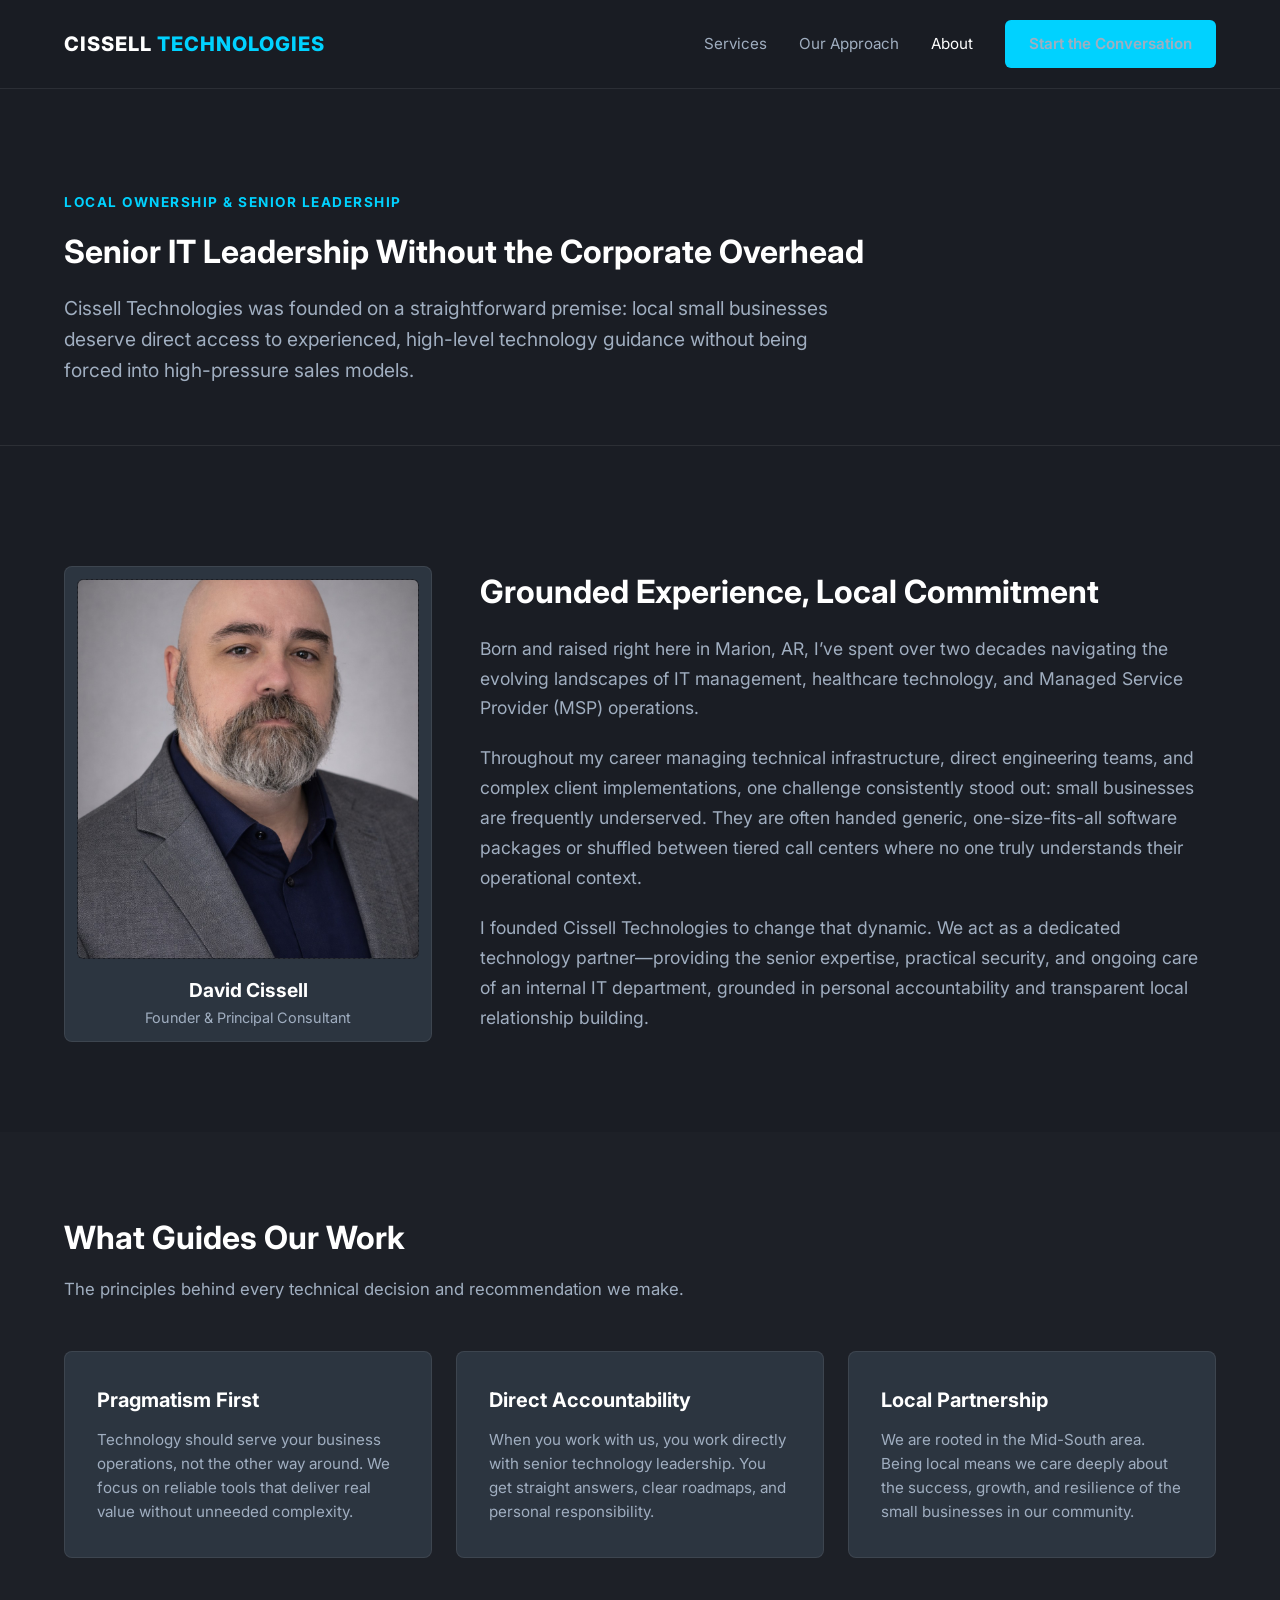
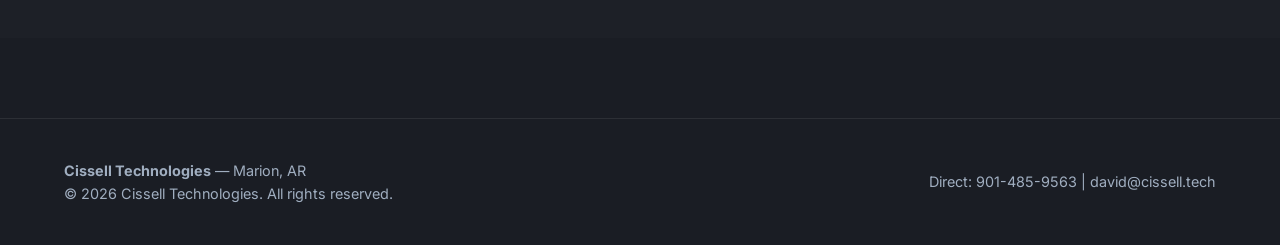
==== about.html @ 0b612d28 "Add files via upload" ====
<!DOCTYPE html>
<html lang="en">
<head>
  <meta charset="UTF-8">
  <meta name="viewport" content="width=device-width, initial-scale=1.0">
  <title>About | Cissell Technologies</title>
  <meta name="description" content="Learn about Cissell Technologies, founded by David Cissell to bring senior-level IT management and pragmatic tech leadership to local small businesses.">
  <link rel="stylesheet" href="styles.css">
  <link rel="preconnect" href="https://fonts.googleapis.com">
  <link rel="preconnect" href="https://fonts.gstatic.com" crossorigin>
  <link href="https://fonts.googleapis.com/css2?family=Inter:wght@400;600;700;800&display=swap" rel="stylesheet">
  <style>
    .about-hero {
      padding: 100px 0 60px 0;
      border-bottom: 1px solid var(--border-slate);
    }
    .profile-grid {
      display: grid;
      grid-template-columns: 1fr 2fr;
      gap: 48px;
      align-items: start;
      margin-top: 40px;
    }
    .headshot-container {
      background-color: var(--card-slate);
      border: 1px solid var(--border-slate);
      border-radius: 8px;
      padding: 12px;
      text-align: center;
    }
    .headshot-placeholder {
      width: 100%;
      height: 380px;
      object-fit: cover;
      border-radius: 6px;
      background-color: #1A1D24;
      display: flex;
      align-items: center;
      justify-content: center;
      color: var(--text-slate);
      border: 1px dashed var(--border-slate);
    }
    .bio-text h2 {
      font-size: 2rem;
      margin-bottom: 16px;
    }
    .bio-text p {
      color: var(--text-slate);
      font-size: 1.1rem;
      margin-bottom: 20px;
      line-height: 1.7;
    }
    .values-grid {
      display: grid;
      grid-template-columns: repeat(auto-fit, minmax(280px, 1fr));
      gap: 24px;
      margin-top: 40px;
    }
    @media (max-width: 768px) {
      .profile-grid {
        grid-template-columns: 1fr;
      }
    }
  </style>
</head>
<body>

  <!-- NAVIGATION -->
  <nav class="navbar">
    <div class="container nav-container">
      <a href="index.html" class="brand-logo">CISSELL <span>TECHNOLOGIES</span></a>
      <ul class="nav-links">
        <li><a href="services.html">Services</a></li>
        <li><a href="approach.html">Our Approach</a></li>
        <li><a href="about.html" style="color: var(--text-white);">About</a></li>
        <li><a href="contact.html" class="btn btn-primary">Start the Conversation</a></li>
      </ul>
    </div>
  </nav>

  <!-- HEADER -->
  <header class="about-hero">
    <div class="container">
      <span class="tagline-badge">Local Ownership & Senior Leadership</span>
      <h1>Senior IT Leadership Without the Corporate Overhead</h1>
      <p style="color: var(--text-slate); font-size: 1.2rem; max-width: 800px; margin-top: 16px;">
        Cissell Technologies was founded on a straightforward premise: local small businesses deserve direct access to experienced, high-level technology guidance without being forced into high-pressure sales models.
      </p>
    </div>
  </header>

  <!-- FOUNDER & STORY SECTION -->
  <section>
    <div class="container">
      <div class="profile-grid">
        
        <!-- HEADSHOT / PHOTO AREA -->
        <div class="headshot-container">
          <!-- Replace 'headshot.jpg' with your actual image file when ready -->
          <img src="headshot.jpg" alt="David Cissell" class="headshot-placeholder" onError="this.style.display='none'; this.nextElementSibling.style.display='flex';" />
          <div class="headshot-placeholder" style="display:none;">
            <span>[ Headshot Image Placeholder ]</span>
          </div>
          <div style="margin-top: 16px;">
            <h3 style="font-size: 1.2rem;">David Cissell</h3>
            <p style="color: var(--text-slate); font-size: 0.9rem;">Founder & Principal Consultant</p>
          </div>
        </div>

        <!-- BIO CONTENT -->
        <div class="bio-text">
          <h2>Grounded Experience, Local Commitment</h2>
          <p>
            Born and raised right here in Marion, AR, I’ve spent over two decades navigating the evolving landscapes of IT management, healthcare technology, and Managed Service Provider (MSP) operations. 
          </p>
          <p>
            Throughout my career managing technical infrastructure, direct engineering teams, and complex client implementations, one challenge consistently stood out: small businesses are frequently underserved. They are often handed generic, one-size-fits-all software packages or shuffled between tiered call centers where no one truly understands their operational context.
          </p>
          <p>
            I founded Cissell Technologies to change that dynamic. We act as a dedicated technology partner—providing the senior expertise, practical security, and ongoing care of an internal IT department, grounded in personal accountability and transparent local relationship building.
          </p>
        </div>

      </div>
    </div>
  </section>

  <!-- CORE VALUES -->
  <section style="background-color: rgba(255,255,255,0.01);">
    <div class="container">
      <div class="section-header">
        <h2>What Guides Our Work</h2>
        <p>The principles behind every technical decision and recommendation we make.</p>
      </div>

      <div class="values-grid">
        <div class="card">
          <h3>Pragmatism First</h3>
          <p>Technology should serve your business operations, not the other way around. We focus on reliable tools that deliver real value without unneeded complexity.</p>
        </div>
        <div class="card">
          <h3>Direct Accountability</h3>
          <p>When you work with us, you work directly with senior technology leadership. You get straight answers, clear roadmaps, and personal responsibility.</p>
        </div>
        <div class="card">
          <h3>Local Partnership</h3>
          <p>We are rooted in the Mid-South area. Being local means we care deeply about the success, growth, and resilience of the small businesses in our community.</p>
        </div>
      </div>
    </div>
  </section>

  <!-- FOOTER -->
  <footer>
    <div class="container footer-container">
      <div>
        <p><strong>Cissell Technologies</strong> — Marion, AR</p>
        <p>© 2026 Cissell Technologies. All rights reserved.</p>
      </div>
      <div>
        <p>Direct: 901-485-9563 | david@cissell.tech</p>
      </div>
    </div>
  </footer>

</body>
</html>
---- styles.css ----
/* ==========================================
   CISSELL TECHNOLOGIES - DESIGN SYSTEM
   Palette: Obsidian, Electric Cyan, Steel Slate
   ========================================== */

:root {
  --bg-obsidian: #1A1D24;
  --card-slate: #2C3540;
  --accent-cyan: #00D2FF;
  --accent-cyan-hover: #33DCFF;
  --text-white: #FFFFFF;
  --text-slate: #A0AEC0;
  --border-slate: rgba(255, 255, 255, 0.08);
  --font-family: 'Inter', -apple-system, BlinkMacSystemFont, 'Segoe UI', Roboto, sans-serif;
  --container-max: 1200px;
}

* {
  box-sizing: border-box;
  margin: 0;
  padding: 0;
}

body {
  background-color: var(--bg-obsidian);
  color: var(--text-white);
  font-family: var(--font-family);
  line-height: 1.6;
  -webkit-font-smoothing: antialiased;
}

/* LAYOUT & CONTAINERS */
.container {
  max-width: var(--container-max);
  margin: 0 auto;
  padding: 0 24px;
}

section {
  padding: 80px 0;
}

/* NAVIGATION */
.navbar {
  position: sticky;
  top: 0;
  background-color: rgba(26, 29, 36, 0.9);
  backdrop-filter: blur(10px);
  border-bottom: 1px solid var(--border-slate);
  z-index: 1000;
  padding: 20px 0;
}

.nav-container {
  display: flex;
  justify-content: space-between;
  align-items: center;
}

.brand-logo {
  font-weight: 800;
  font-size: 1.25rem;
  letter-spacing: 1px;
  color: var(--text-white);
  text-decoration: none;
}

.brand-logo span {
  color: var(--accent-cyan);
}

.nav-links {
  display: flex;
  gap: 32px;
  list-style: none;
  align-items: center;
}

.nav-links a {
  color: var(--text-slate);
  text-decoration: none;
  font-size: 0.95rem;
  transition: color 0.2s ease;
}

.nav-links a:hover {
  color: var(--text-white);
}

/* BUTTONS */
.btn {
  display: inline-block;
  padding: 12px 24px;
  border-radius: 6px;
  font-weight: 600;
  text-decoration: none;
  transition: all 0.2s ease;
  cursor: pointer;
  border: none;
}

.btn-primary {
  background-color: var(--accent-cyan);
  color: var(--bg-obsidian);
}

.btn-primary:hover {
  background-color: var(--accent-cyan-hover);
  box-shadow: 0 0 15px rgba(0, 210, 255, 0.3);
}

.btn-secondary {
  background-color: transparent;
  color: var(--text-white);
  border: 1px solid var(--border-slate);
}

.btn-secondary:hover {
  border-color: var(--text-slate);
  background-color: rgba(255, 255, 255, 0.03);
}

/* HERO SECTION */
.hero {
  padding: 120px 0 80px 0;
}

.hero-grid {
  display: grid;
  grid-template-columns: 1fr;
  gap: 40px;
  max-width: 900px;
}

.tagline-badge {
  display: inline-block;
  color: var(--accent-cyan);
  font-size: 0.85rem;
  font-weight: 700;
  letter-spacing: 1.5px;
  text-transform: uppercase;
  margin-bottom: 12px;
}

.hero h1 {
  font-size: 3rem;
  line-height: 1.15;
  font-weight: 800;
  margin-bottom: 24px;
}

.hero p {
  font-size: 1.2rem;
  color: var(--text-slate);
  margin-bottom: 32px;
  max-width: 750px;
}

.cta-group {
  display: flex;
  gap: 16px;
  flex-wrap: wrap;
}

/* CARDS & GRIDS */
.section-header {
  margin-bottom: 48px;
}

.section-header h2 {
  font-size: 2rem;
  font-weight: 700;
  margin-bottom: 12px;
}

.section-header p {
  color: var(--text-slate);
  font-size: 1.05rem;
  max-width: 650px;
}

.grid-3 {
  display: grid;
  grid-template-columns: repeat(auto-fit, minmax(320px, 1fr));
  gap: 24px;
}

.card {
  background-color: var(--card-slate);
  border: 1px solid var(--border-slate);
  border-radius: 8px;
  padding: 32px;
  transition: transform 0.2s ease, border-color 0.2s ease;
}

.card:hover {
  transform: translateY(-4px);
  border-color: rgba(0, 210, 255, 0.3);
}

.card h3 {
  font-size: 1.25rem;
  margin-bottom: 12px;
}

.card p {
  color: var(--text-slate);
  font-size: 0.95rem;
}

/* FOOTER */
footer {
  border-top: 1px solid var(--border-slate);
  padding: 40px 0;
  margin-top: 80px;
  color: var(--text-slate);
  font-size: 0.9rem;
}

.footer-container {
  display: flex;
  justify-content: space-between;
  align-items: center;
  flex-wrap: wrap;
  gap: 20px;
}

/* RESPONSIVE */
@media (max-width: 768px) {
  .hero h1 { font-size: 2.2rem; }
  .nav-links { display: none; } /* Add mobile drawer script as needed */
}
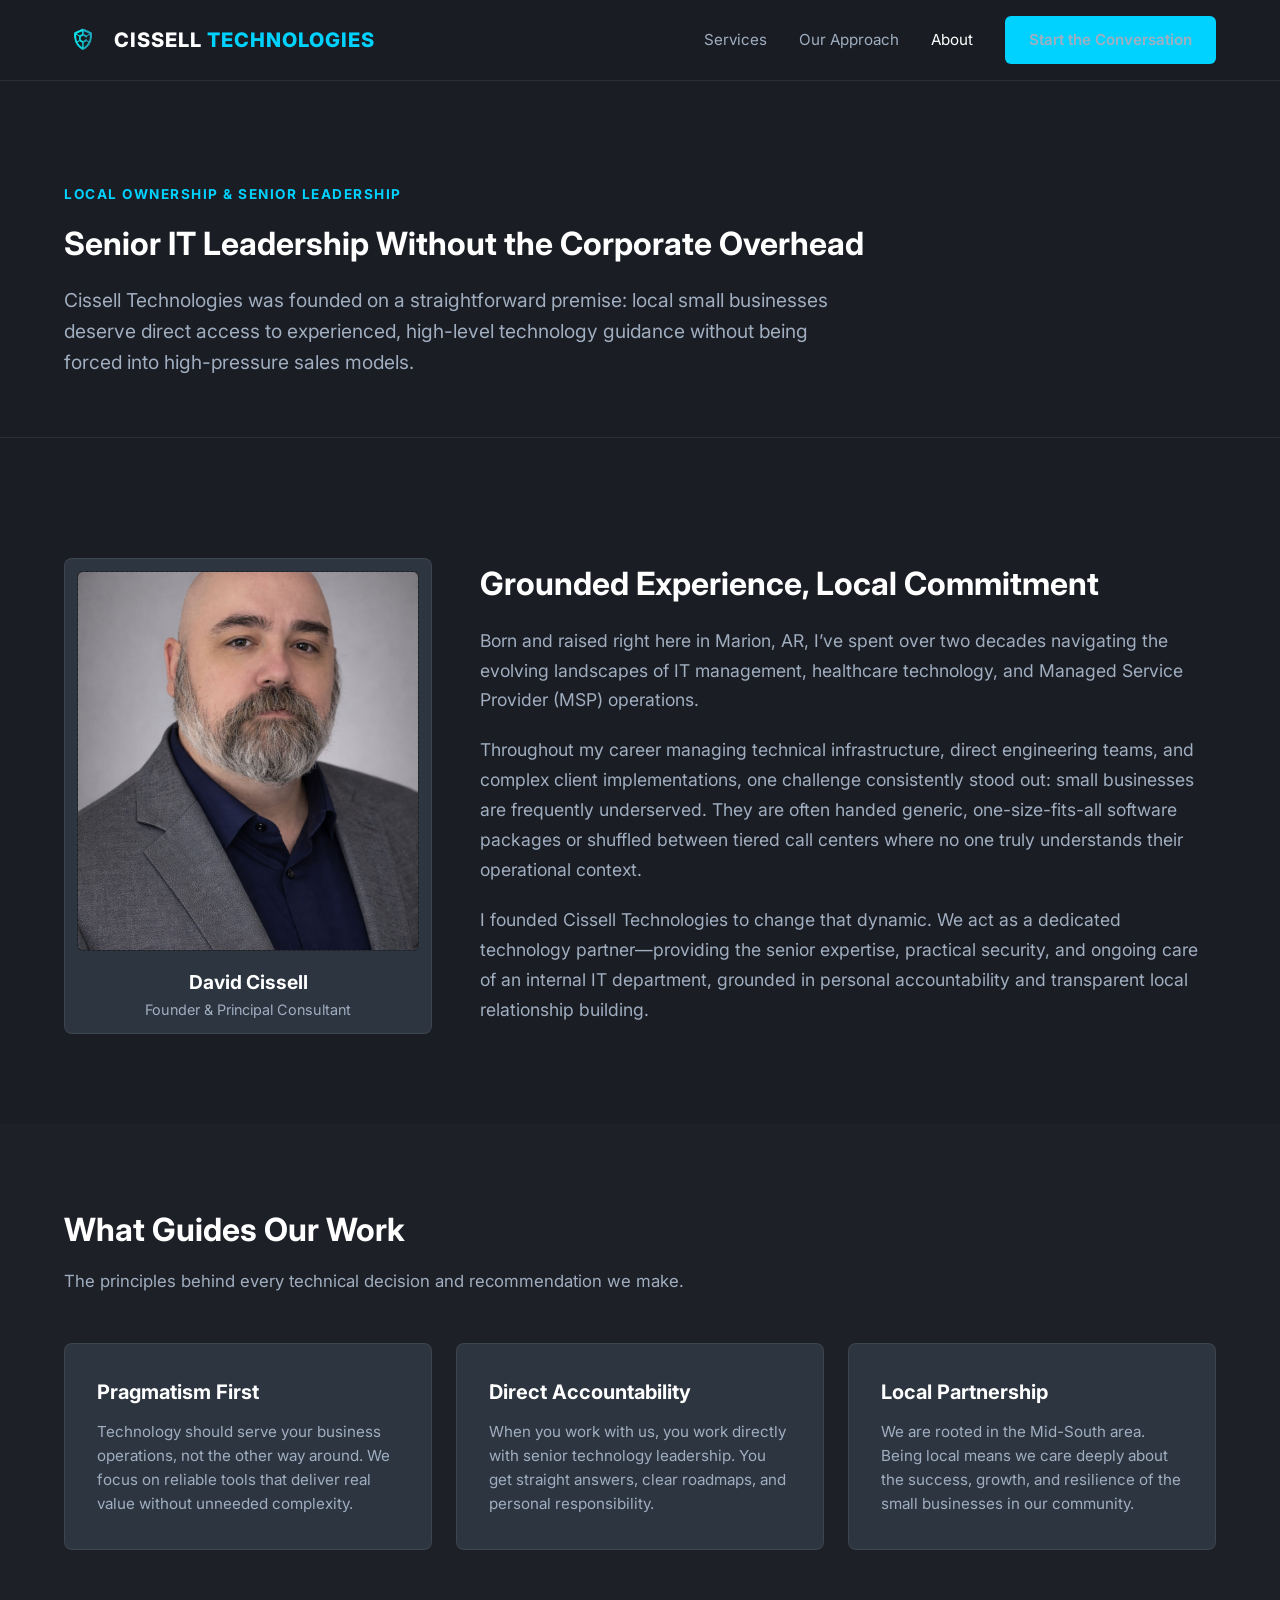
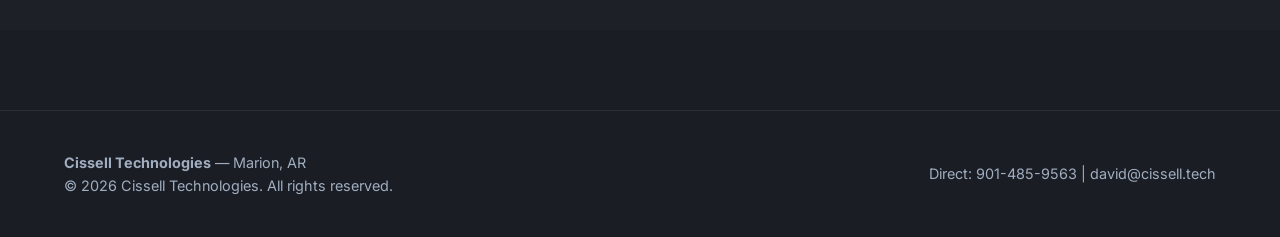
==== commit 6a205180: "Add files via upload" ====
--- a/about.html
+++ b/about.html
@@ -5,6 +5,7 @@
   <meta name="viewport" content="width=device-width, initial-scale=1.0">
   <title>About | Cissell Technologies</title>
   <meta name="description" content="Learn about Cissell Technologies, founded by David Cissell to bring senior-level IT management and pragmatic tech leadership to local small businesses.">
+  <link rel="icon" type="image/svg+xml" href="logo.svg">
   <link rel="stylesheet" href="styles.css">
   <link rel="preconnect" href="https://fonts.googleapis.com">
   <link rel="preconnect" href="https://fonts.gstatic.com" crossorigin>
@@ -68,7 +69,10 @@
   <!-- NAVIGATION -->
   <nav class="navbar">
     <div class="container nav-container">
-      <a href="index.html" class="brand-logo">CISSELL <span>TECHNOLOGIES</span></a>
+      <a href="index.html" class="brand-link">
+        <img src="logo.svg" alt="Cissell Technologies Logo" class="brand-logo-img">
+        <span class="brand-text">CISSELL <span>TECHNOLOGIES</span></span>
+      </a>
       <ul class="nav-links">
         <li><a href="services.html">Services</a></li>
         <li><a href="approach.html">Our Approach</a></li>
@@ -96,7 +100,6 @@
         
         <!-- HEADSHOT / PHOTO AREA -->
         <div class="headshot-container">
-          <!-- Replace 'headshot.jpg' with your actual image file when ready -->
           <img src="headshot.jpg" alt="David Cissell" class="headshot-placeholder" onError="this.style.display='none'; this.nextElementSibling.style.display='flex';" />
           <div class="headshot-placeholder" style="display:none;">
             <span>[ Headshot Image Placeholder ]</span>
--- a/styles.css
+++ b/styles.css
@@ -40,7 +40,7 @@
   padding: 80px 0;
 }
 
-/* NAVIGATION */
+/* NAVIGATION & BRANDING */
 .navbar {
   position: sticky;
   top: 0;
@@ -48,7 +48,7 @@
   backdrop-filter: blur(10px);
   border-bottom: 1px solid var(--border-slate);
   z-index: 1000;
-  padding: 20px 0;
+  padding: 16px 0;
 }
 
 .nav-container {
@@ -57,15 +57,27 @@
   align-items: center;
 }
 
-.brand-logo {
+.brand-link {
+  display: flex;
+  align-items: center;
+  gap: 12px;
+  text-decoration: none;
+}
+
+.brand-logo-img {
+  height: 38px;
+  width: auto;
+  display: block;
+}
+
+.brand-text {
   font-weight: 800;
   font-size: 1.25rem;
   letter-spacing: 1px;
   color: var(--text-white);
-  text-decoration: none;
-}
-
-.brand-logo span {
+}
+
+.brand-text span {
   color: var(--accent-cyan);
 }
 
@@ -228,5 +240,5 @@
 /* RESPONSIVE */
 @media (max-width: 768px) {
   .hero h1 { font-size: 2.2rem; }
-  .nav-links { display: none; } /* Add mobile drawer script as needed */
+  .nav-links { display: none; }
 }
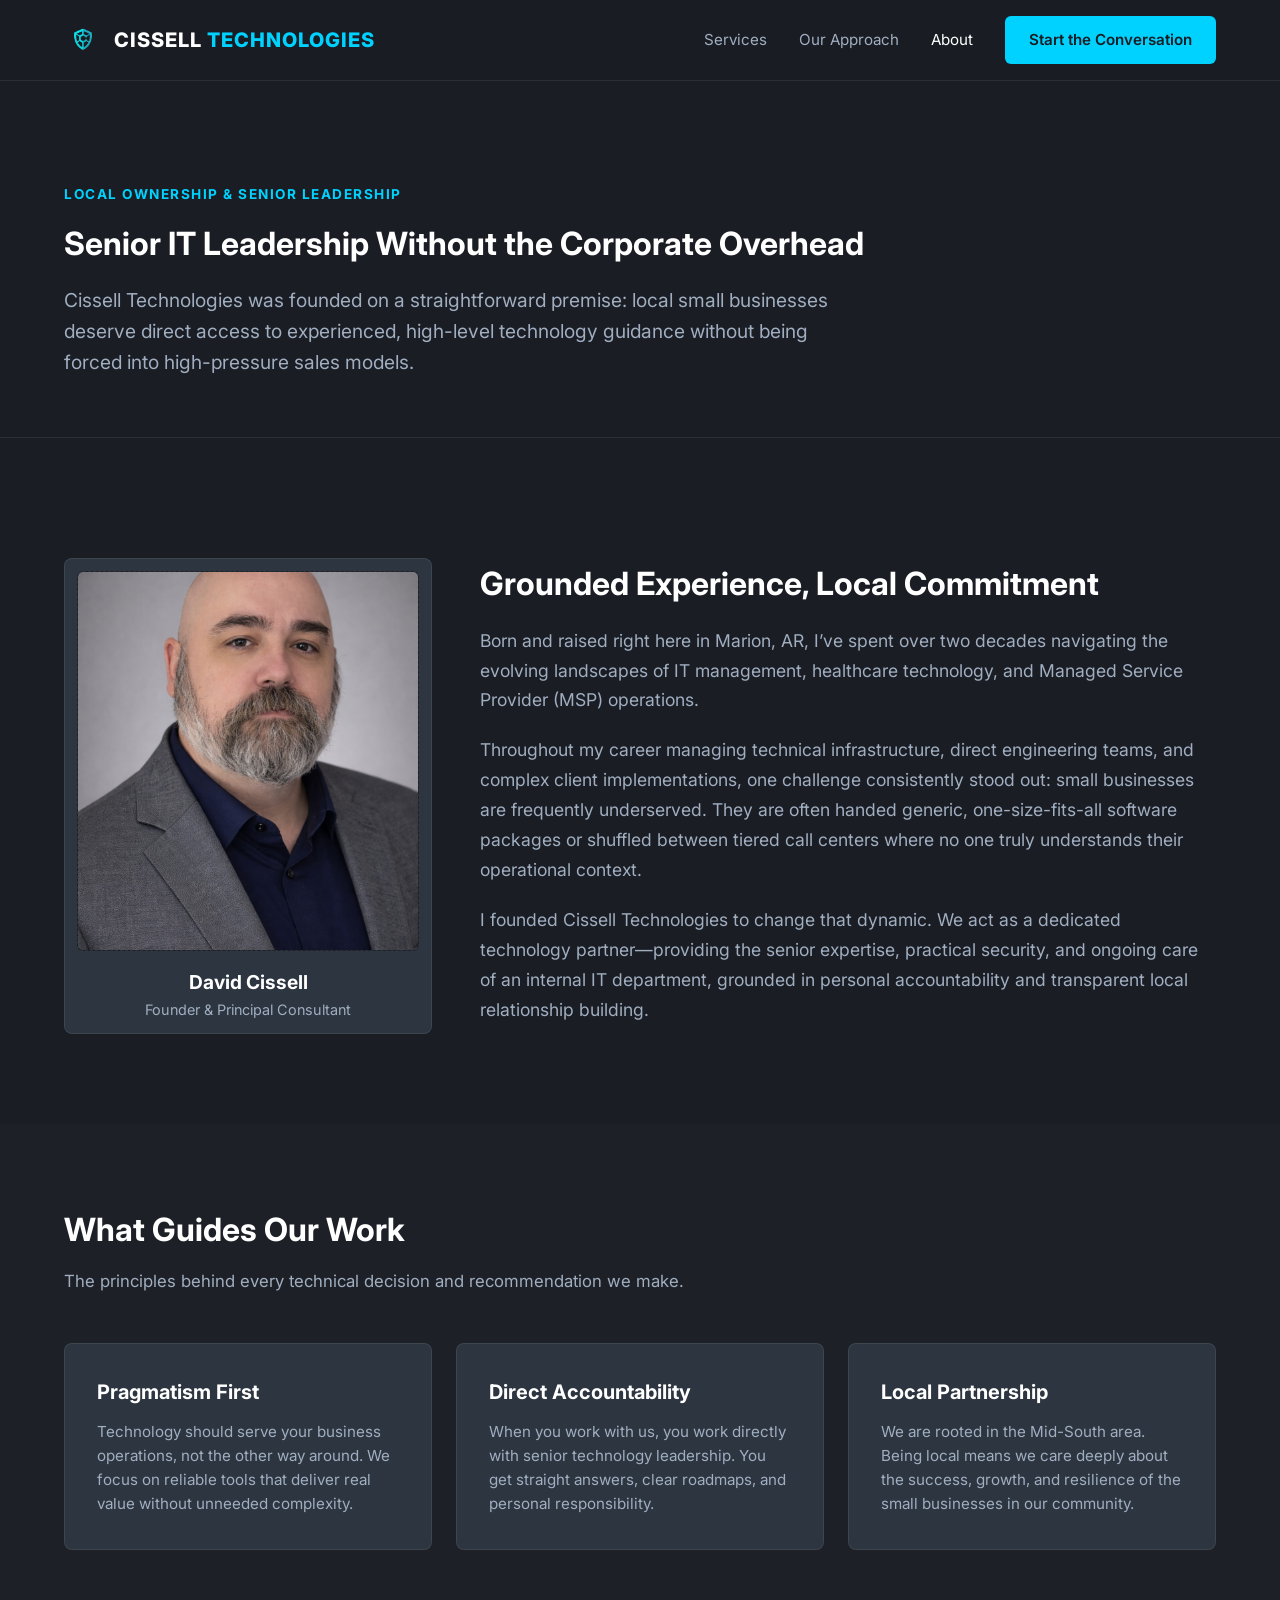
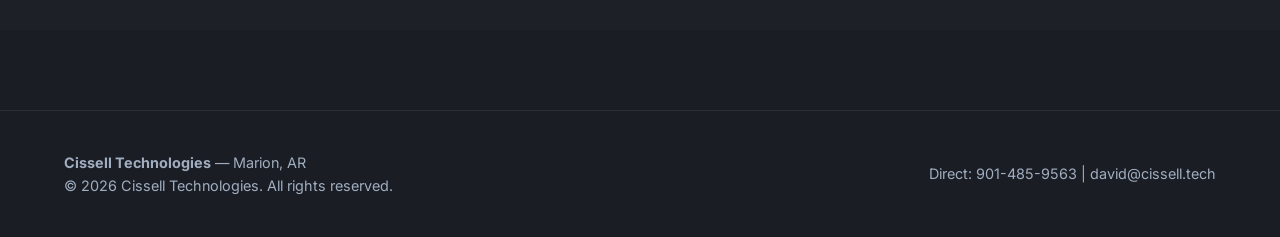
==== commit d0a38a9e: "Add files via upload" ====
--- a/about.html
+++ b/about.html
@@ -69,9 +69,11 @@
   <!-- NAVIGATION -->
   <nav class="navbar">
     <div class="container nav-container">
-      <a href="index.html" class="brand-link">
-        <img src="logo.svg" alt="Cissell Technologies Logo" class="brand-logo-img">
-        <span class="brand-text">CISSELL <span>TECHNOLOGIES</span></span>
+      <a href="index.html" class="brand-link" style="text-decoration: none; display: flex; align-items: center; gap: 12px;">
+        <img src="logo.svg" alt="Cissell Technologies Logo" class="brand-logo-img" height="38" style="height: 38px; width: auto; display: block;">
+        <span class="brand-text" style="color: #ffffff; font-weight: 800; font-size: 1.25rem; letter-spacing: 1px; text-decoration: none; white-space: nowrap;">
+          CISSELL <span style="color: #00d2ff;">TECHNOLOGIES</span>
+        </span>
       </a>
       <ul class="nav-links">
         <li><a href="services.html">Services</a></li>
--- a/styles.css
+++ b/styles.css
@@ -40,7 +40,7 @@
   padding: 80px 0;
 }
 
-/* NAVIGATION & BRANDING */
+/* NAVIGATION & BRANDING RESET */
 .navbar {
   position: sticky;
   top: 0;
@@ -57,28 +57,40 @@
   align-items: center;
 }
 
-.brand-link {
-  display: flex;
-  align-items: center;
-  gap: 12px;
-  text-decoration: none;
+/* HARD OVERRIDE FOR HYPERLINK DEFAULTS */
+a.brand-link,
+a.brand-link:visited,
+a.brand-link:hover,
+a.brand-link:active {
+  display: flex !important;
+  align-items: center !important;
+  gap: 12px !important;
+  text-decoration: none !important;
+  color: inherit !important;
+  outline: none;
 }
 
 .brand-logo-img {
-  height: 38px;
-  width: auto;
+  height: 38px !important;
+  max-height: 38px !important;
+  width: auto !important;
+  max-width: 100% !important;
+  object-fit: contain;
   display: block;
 }
 
 .brand-text {
-  font-weight: 800;
-  font-size: 1.25rem;
-  letter-spacing: 1px;
-  color: var(--text-white);
+  font-family: 'Inter', -apple-system, BlinkMacSystemFont, sans-serif !important;
+  font-weight: 800 !important;
+  font-size: 1.25rem !important;
+  letter-spacing: 1px !important;
+  color: #FFFFFF !important;
+  white-space: nowrap !important;
+  text-decoration: none !important;
 }
 
 .brand-text span {
-  color: var(--accent-cyan);
+  color: #00D2FF !important;
 }
 
 .nav-links {
@@ -113,7 +125,7 @@
 
 .btn-primary {
   background-color: var(--accent-cyan);
-  color: var(--bg-obsidian);
+  color: var(--bg-obsidian) !important;
 }
 
 .btn-primary:hover {
@@ -123,7 +135,7 @@
 
 .btn-secondary {
   background-color: transparent;
-  color: var(--text-white);
+  color: var(--text-white) !important;
   border: 1px solid var(--border-slate);
 }
 
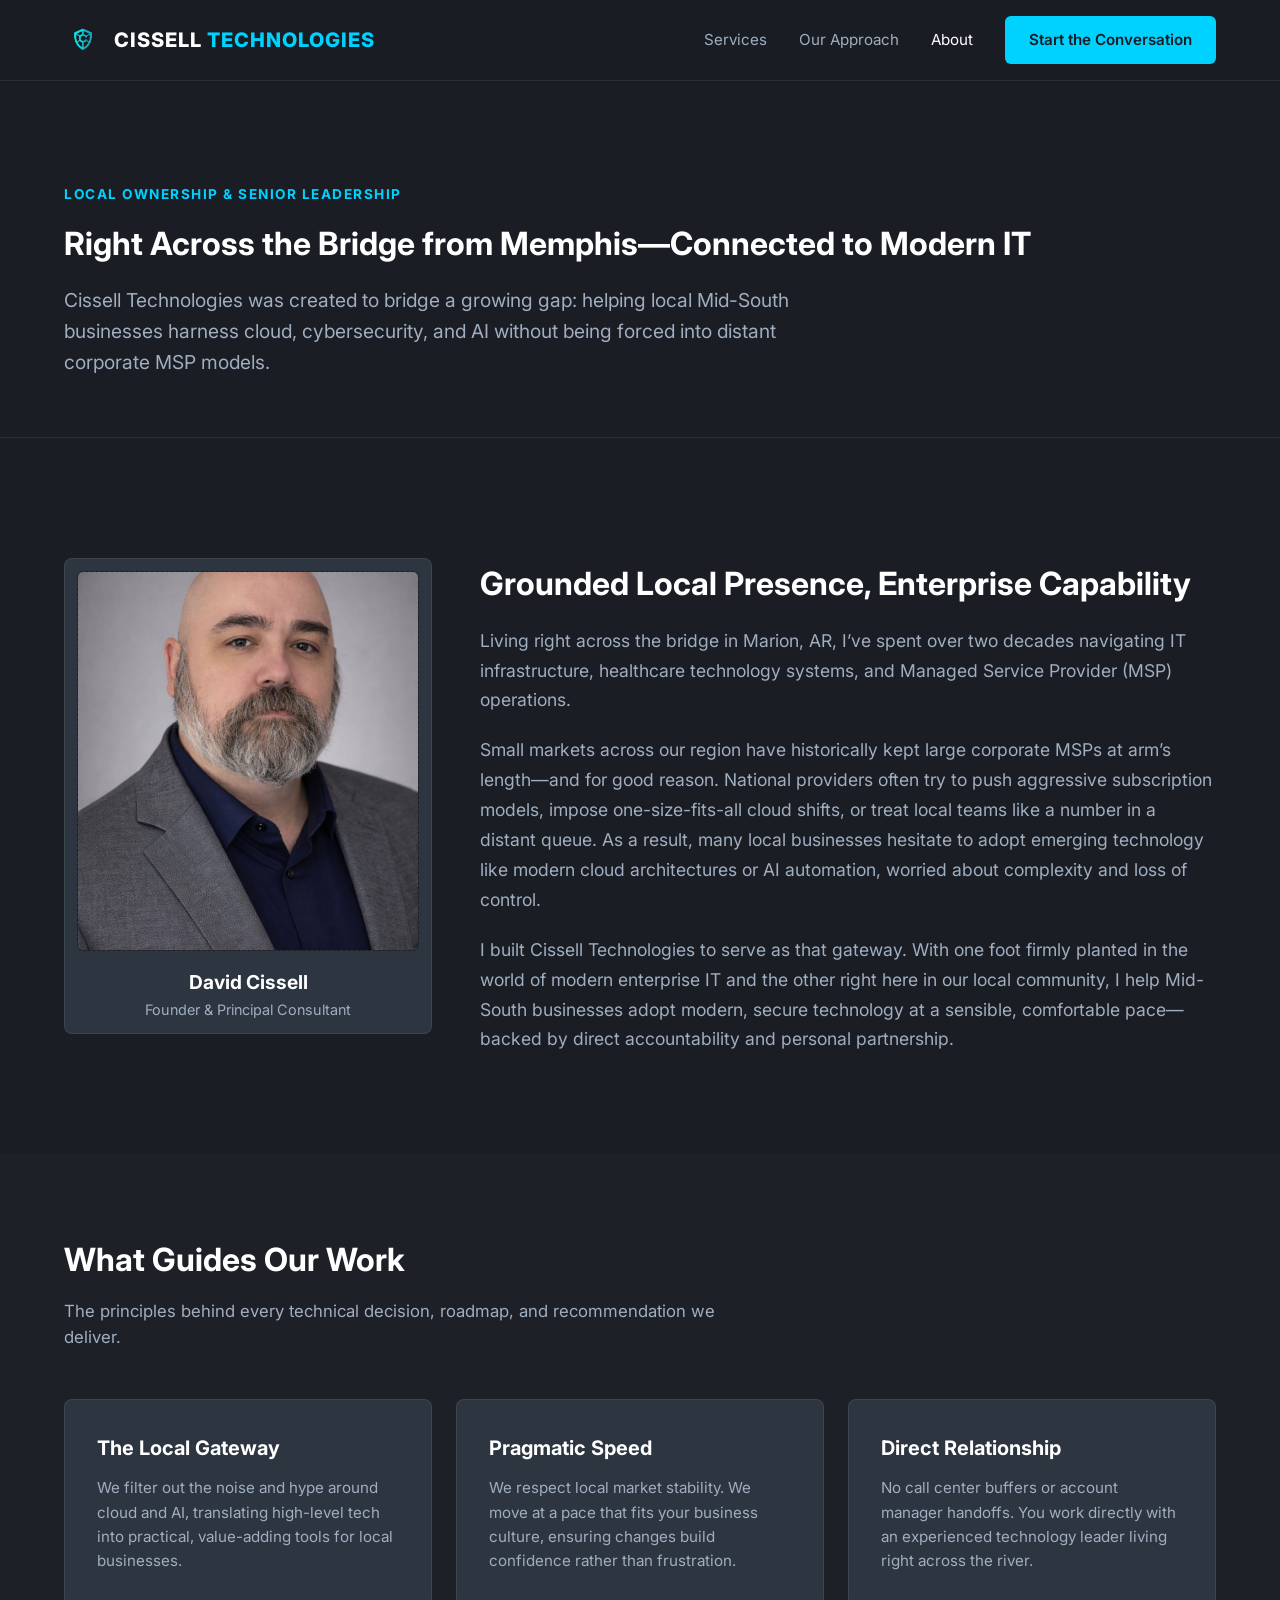
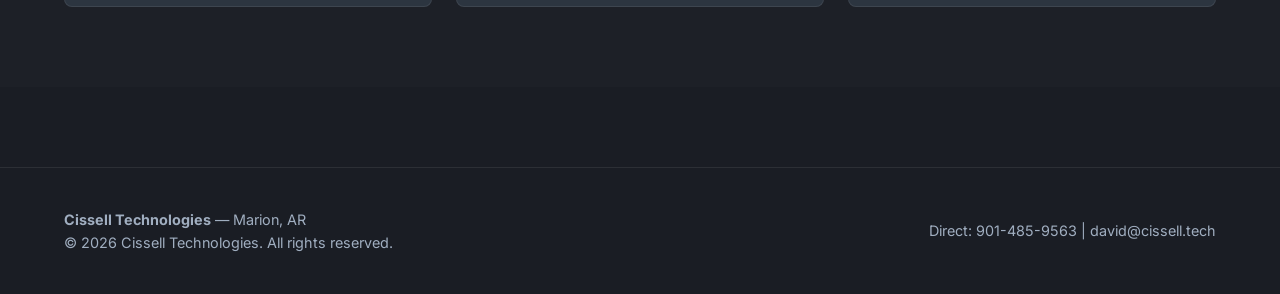
==== commit 57c48b0a: "Add files via upload" ====
--- a/about.html
+++ b/about.html
@@ -4,7 +4,7 @@
   <meta charset="UTF-8">
   <meta name="viewport" content="width=device-width, initial-scale=1.0">
   <title>About | Cissell Technologies</title>
-  <meta name="description" content="Learn about Cissell Technologies, founded by David Cissell to bring senior-level IT management and pragmatic tech leadership to local small businesses.">
+  <meta name="description" content="Founded by David Cissell in Marion, AR, Cissell Technologies bridges modern enterprise technology to local mid-south businesses.">
   <link rel="icon" type="image/svg+xml" href="logo.svg">
   <link rel="stylesheet" href="styles.css">
   <link rel="preconnect" href="https://fonts.googleapis.com">
@@ -88,9 +88,9 @@
   <header class="about-hero">
     <div class="container">
       <span class="tagline-badge">Local Ownership & Senior Leadership</span>
-      <h1>Senior IT Leadership Without the Corporate Overhead</h1>
+      <h1>Right Across the Bridge from Memphis—Connected to Modern IT</h1>
       <p style="color: var(--text-slate); font-size: 1.2rem; max-width: 800px; margin-top: 16px;">
-        Cissell Technologies was founded on a straightforward premise: local small businesses deserve direct access to experienced, high-level technology guidance without being forced into high-pressure sales models.
+        Cissell Technologies was created to bridge a growing gap: helping local Mid-South businesses harness cloud, cybersecurity, and AI without being forced into distant corporate MSP models.
       </p>
     </div>
   </header>
@@ -114,15 +114,15 @@
 
         <!-- BIO CONTENT -->
         <div class="bio-text">
-          <h2>Grounded Experience, Local Commitment</h2>
+          <h2>Grounded Local Presence, Enterprise Capability</h2>
           <p>
-            Born and raised right here in Marion, AR, I’ve spent over two decades navigating the evolving landscapes of IT management, healthcare technology, and Managed Service Provider (MSP) operations. 
+            Living right across the bridge in Marion, AR, I’ve spent over two decades navigating IT infrastructure, healthcare technology systems, and Managed Service Provider (MSP) operations. 
           </p>
           <p>
-            Throughout my career managing technical infrastructure, direct engineering teams, and complex client implementations, one challenge consistently stood out: small businesses are frequently underserved. They are often handed generic, one-size-fits-all software packages or shuffled between tiered call centers where no one truly understands their operational context.
+            Small markets across our region have historically kept large corporate MSPs at arm’s length—and for good reason. National providers often try to push aggressive subscription models, impose one-size-fits-all cloud shifts, or treat local teams like a number in a distant queue. As a result, many local businesses hesitate to adopt emerging technology like modern cloud architectures or AI automation, worried about complexity and loss of control.
           </p>
           <p>
-            I founded Cissell Technologies to change that dynamic. We act as a dedicated technology partner—providing the senior expertise, practical security, and ongoing care of an internal IT department, grounded in personal accountability and transparent local relationship building.
+            I built Cissell Technologies to serve as that gateway. With one foot firmly planted in the world of modern enterprise IT and the other right here in our local community, I help Mid-South businesses adopt modern, secure technology at a sensible, comfortable pace—backed by direct accountability and personal partnership.
           </p>
         </div>
 
@@ -135,21 +135,21 @@
     <div class="container">
       <div class="section-header">
         <h2>What Guides Our Work</h2>
-        <p>The principles behind every technical decision and recommendation we make.</p>
+        <p>The principles behind every technical decision, roadmap, and recommendation we deliver.</p>
       </div>
 
       <div class="values-grid">
         <div class="card">
-          <h3>Pragmatism First</h3>
-          <p>Technology should serve your business operations, not the other way around. We focus on reliable tools that deliver real value without unneeded complexity.</p>
+          <h3>The Local Gateway</h3>
+          <p>We filter out the noise and hype around cloud and AI, translating high-level tech into practical, value-adding tools for local businesses.</p>
         </div>
         <div class="card">
-          <h3>Direct Accountability</h3>
-          <p>When you work with us, you work directly with senior technology leadership. You get straight answers, clear roadmaps, and personal responsibility.</p>
+          <h3>Pragmatic Speed</h3>
+          <p>We respect local market stability. We move at a pace that fits your business culture, ensuring changes build confidence rather than frustration.</p>
         </div>
         <div class="card">
-          <h3>Local Partnership</h3>
-          <p>We are rooted in the Mid-South area. Being local means we care deeply about the success, growth, and resilience of the small businesses in our community.</p>
+          <h3>Direct Relationship</h3>
+          <p>No call center buffers or account manager handoffs. You work directly with an experienced technology leader living right across the river.</p>
         </div>
       </div>
     </div>
--- a/styles.css
+++ b/styles.css
@@ -57,7 +57,6 @@
   align-items: center;
 }
 
-/* HARD OVERRIDE FOR HYPERLINK DEFAULTS */
 a.brand-link,
 a.brand-link:visited,
 a.brand-link:hover,
@@ -153,7 +152,7 @@
   display: grid;
   grid-template-columns: 1fr;
   gap: 40px;
-  max-width: 900px;
+  max-width: 920px;
 }
 
 .tagline-badge {
@@ -177,7 +176,7 @@
   font-size: 1.2rem;
   color: var(--text-slate);
   margin-bottom: 32px;
-  max-width: 750px;
+  max-width: 780px;
 }
 
 .cta-group {
@@ -200,7 +199,7 @@
 .section-header p {
   color: var(--text-slate);
   font-size: 1.05rem;
-  max-width: 650px;
+  max-width: 680px;
 }
 
 .grid-3 {
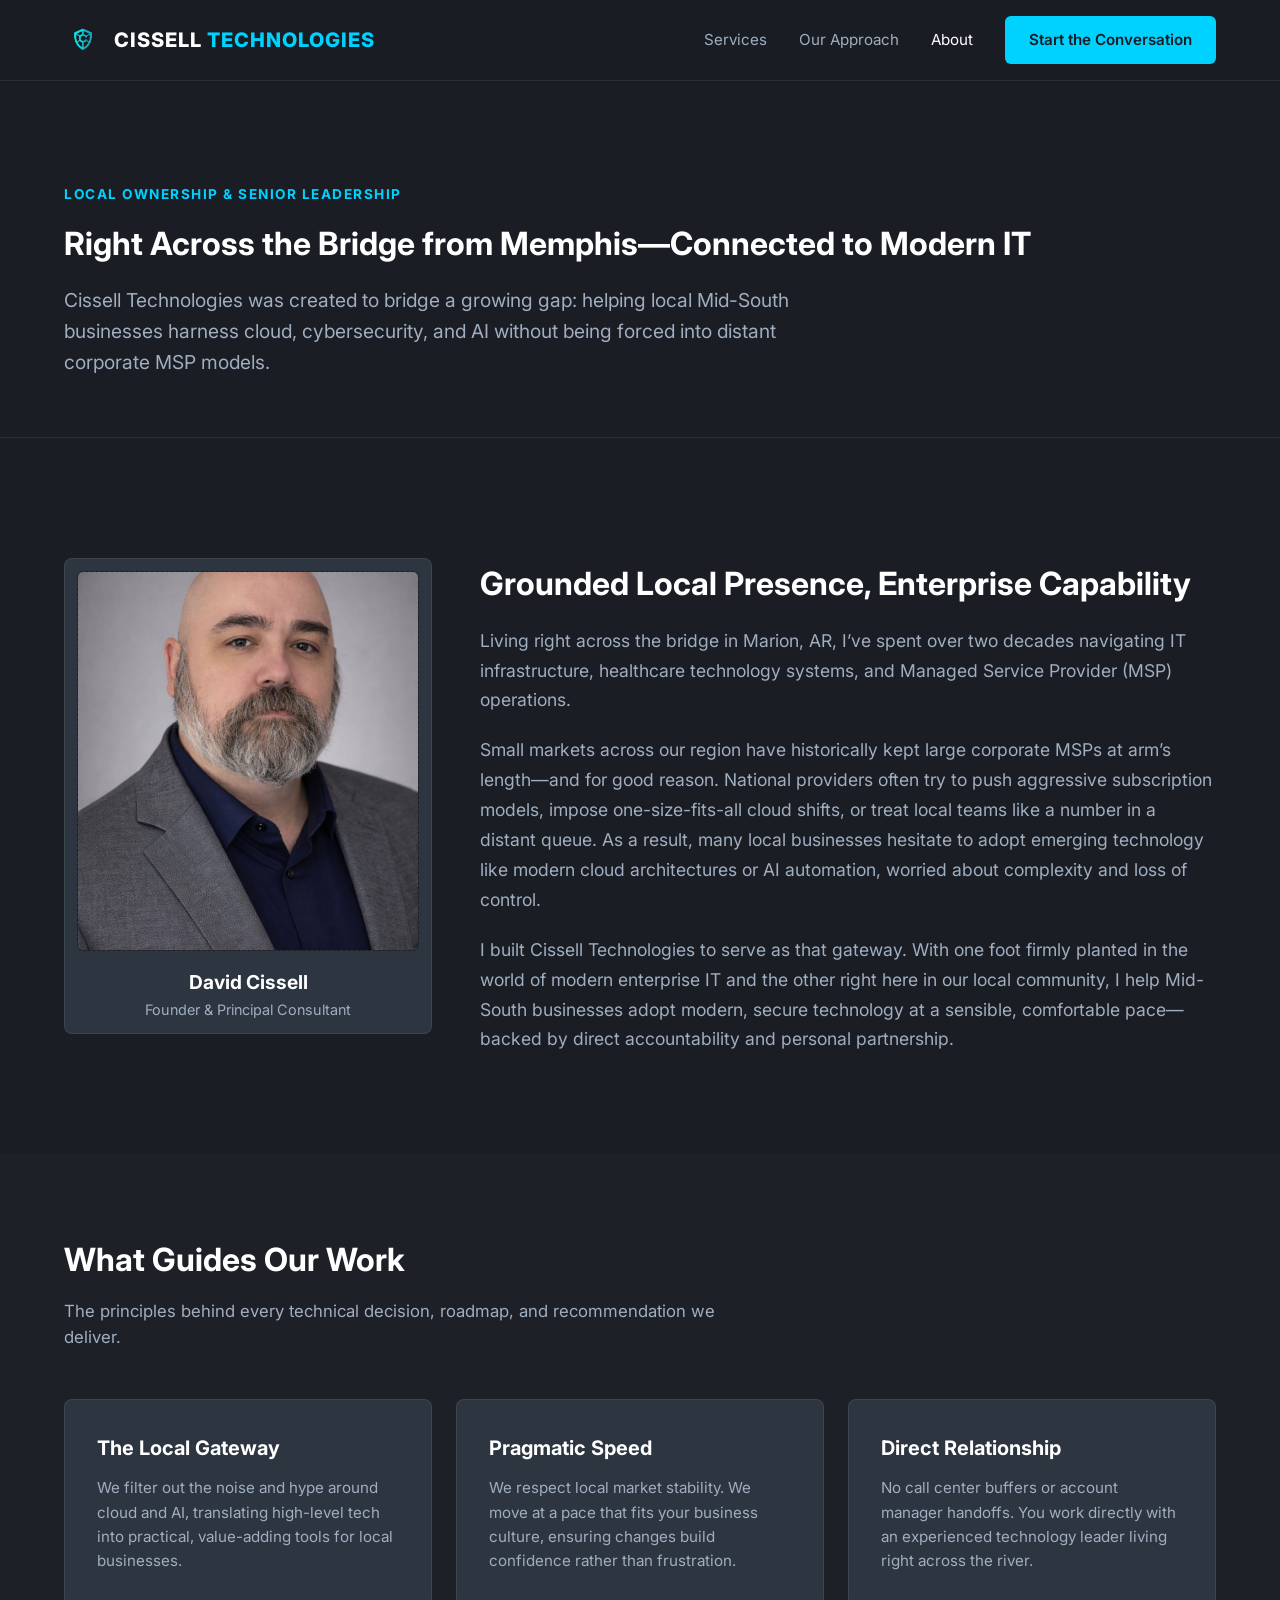
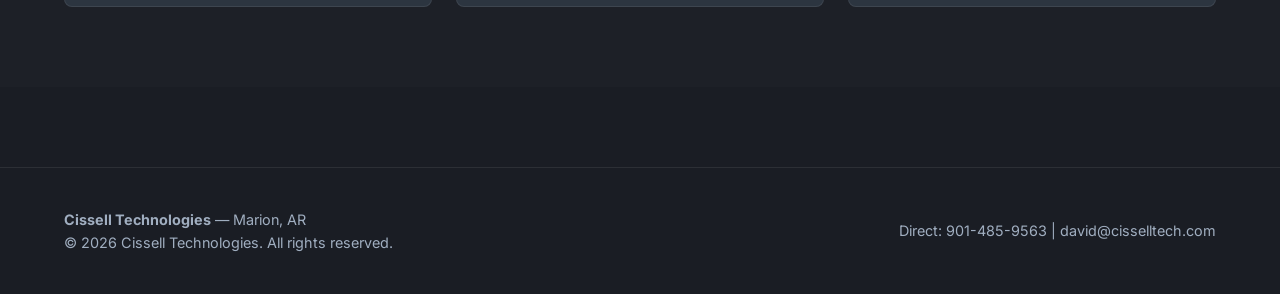
==== commit 9300aca7: "Add files via upload" ====
--- a/about.html
+++ b/about.html
@@ -163,7 +163,7 @@
         <p>© 2026 Cissell Technologies. All rights reserved.</p>
       </div>
       <div>
-        <p>Direct: 901-485-9563 | david@cissell.tech</p>
+        <p>Direct: 901-485-9563 | david@cisselltech.com</p>
       </div>
     </div>
   </footer>
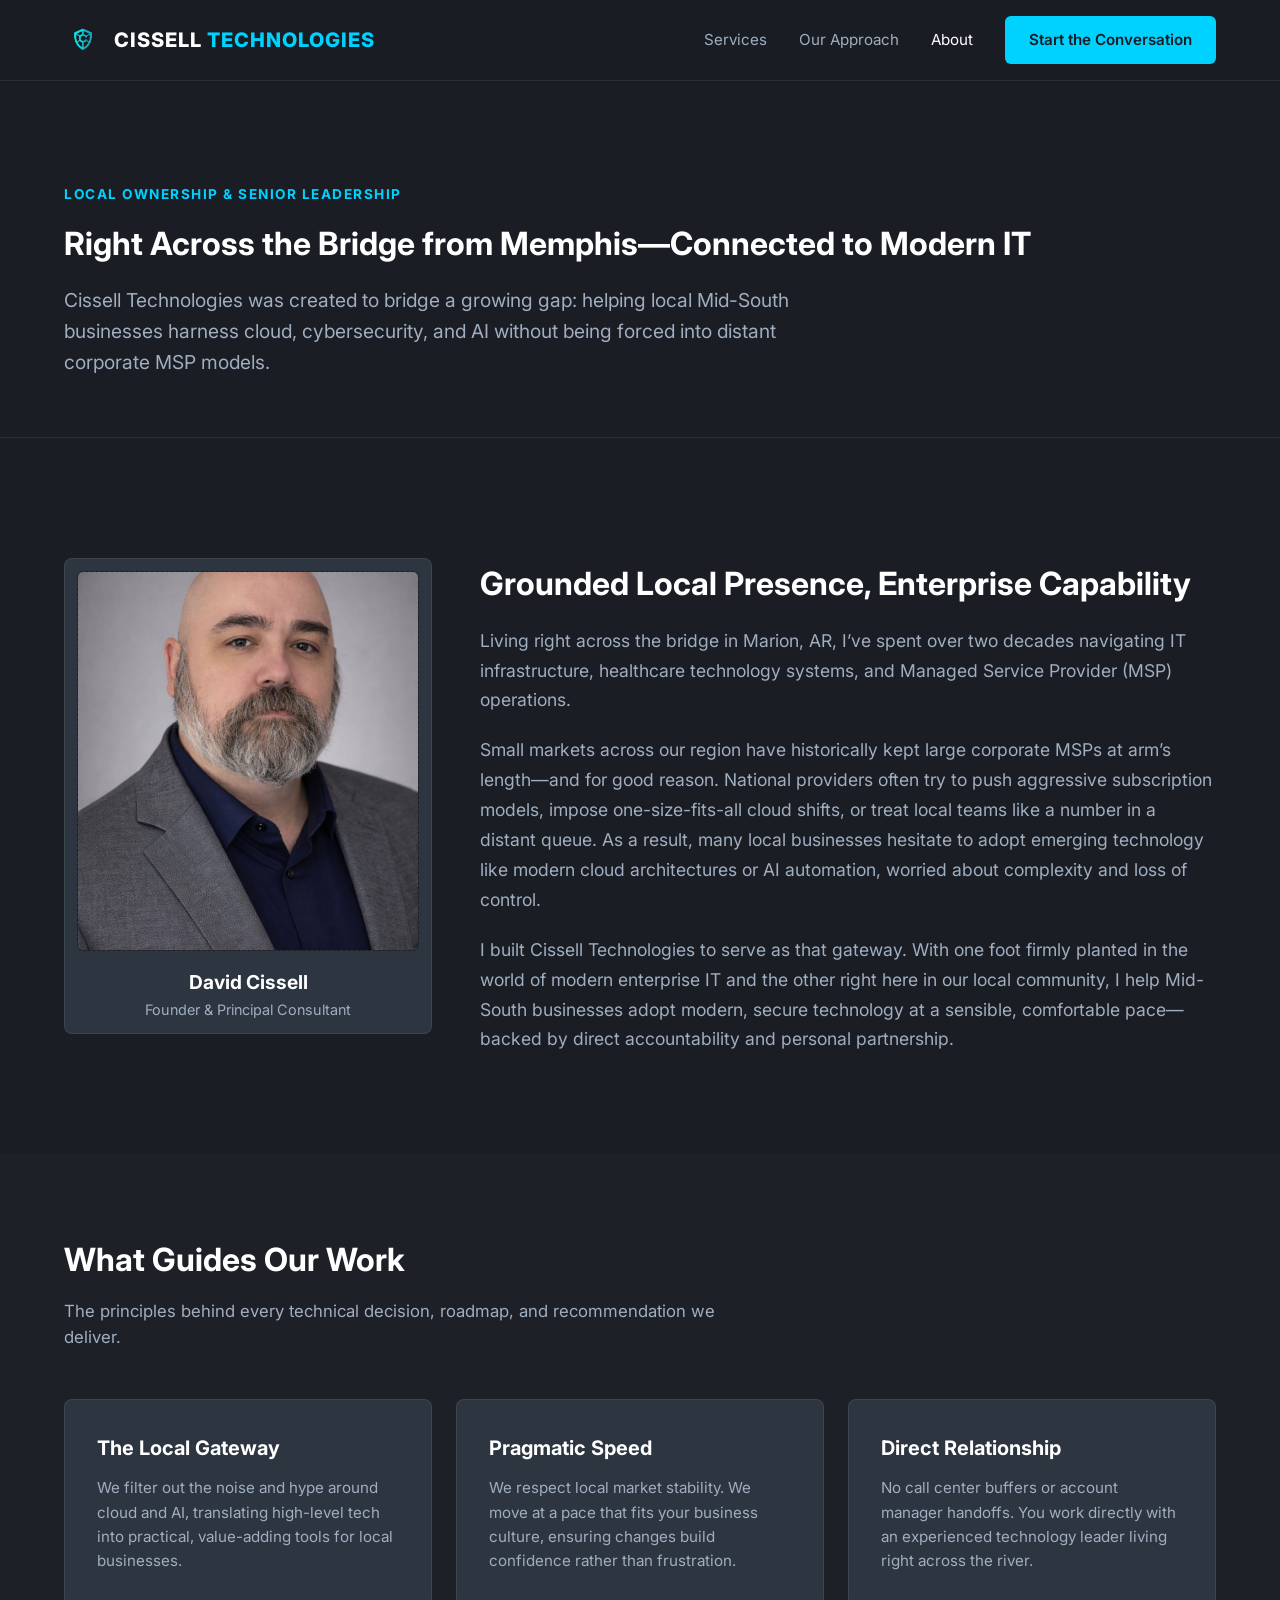
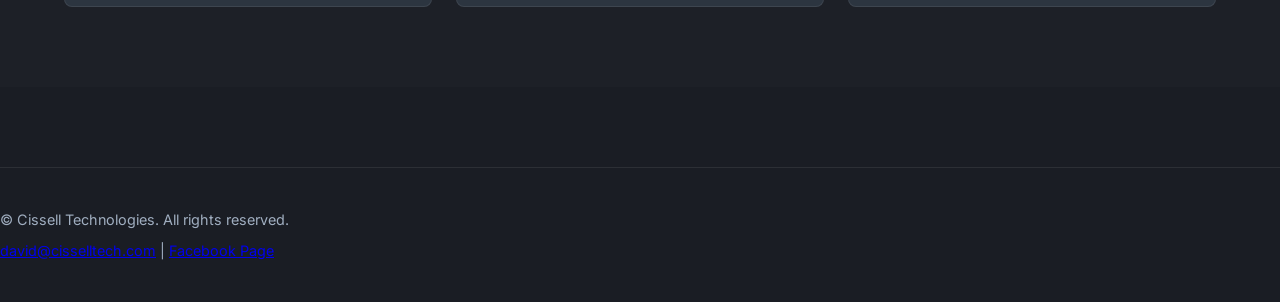
==== commit 27eaed1f: "Add files via upload" ====
--- a/about.html
+++ b/about.html
@@ -156,16 +156,13 @@
   </section>
 
   <!-- FOOTER -->
+  <!-- Footer -->
   <footer>
-    <div class="container footer-container">
-      <div>
-        <p><strong>Cissell Technologies</strong> — Marion, AR</p>
-        <p>© 2026 Cissell Technologies. All rights reserved.</p>
-      </div>
-      <div>
-        <p>Direct: 901-485-9563 | david@cisselltech.com</p>
-      </div>
-    </div>
+    <p>&copy; Cissell Technologies. All rights reserved.</p>
+    <p style="margin-top: 8px;">
+      <a href="mailto:david@cisselltech.com">david@cisselltech.com</a> | 
+      <a href="https://facebook.com" target="_blank" rel="noopener">Facebook Page</a>
+    </p>
   </footer>
 
 </body>
